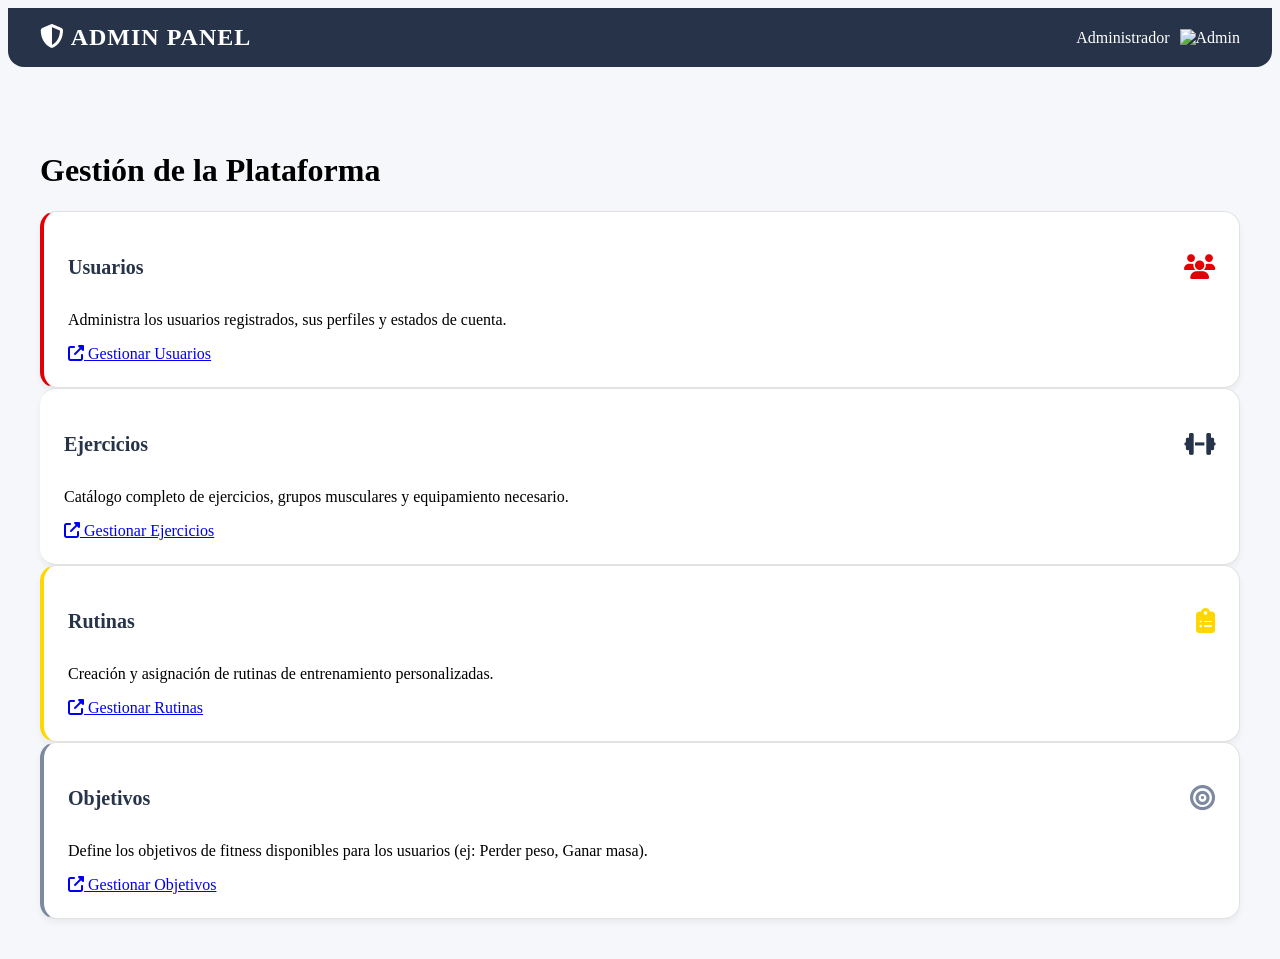
==== templates/admin/home.html @ 12b1b3c1 "Integración de cambios" ====
<!DOCTYPE html>
<html lang="es">
<head>
    <meta charset="UTF-8">
    <meta name="viewport" content="width=device-width, initial-scale=1.0">
    <title>Admin Dashboard - FitPlanner</title>
    <link rel="stylesheet" href="https://cdn.jsdelivr.net/npm/bulma@0.9.4/css/bulma.min.css">
    <link rel="stylesheet" href="https://cdnjs.cloudflare.com/ajax/libs/font-awesome/6.4.0/css/all.min.css">
    <link rel="stylesheet" href="../../static/css/main.css">
    <link rel="stylesheet" href="../../static/css/dashboard.css">
</head>
<body>

    <!-- Navbar Admin -->
    <nav class="dashboard-nav" style="background-color: var(--dark-blue);">
        <div class="nav-brand">
            <i class="fas fa-shield-alt"></i> ADMIN PANEL
        </div>
        <div class="nav-user">
            <span>Administrador</span>
            <div class="image is-32x32">
                <img class="is-rounded" src="https://ui-avatars.com/api/?name=Admin&background=273348&color=fff" alt="Admin">
            </div>
        </div>
    </nav>

    <div class="dashboard-container">
        <h1 class="title is-3 has-text-dark mb-6">Gestión de la Plataforma</h1>

        <div class="columns is-multiline">
            
            <!-- CRUD Usuarios -->
            <div class="column is-6-desktop is-12-tablet">
                <div class="bento-card" style="border-left: 4px solid var(--primary-red);">
                    <h3 class="bento-title">
                        Usuarios
                        <i class="fas fa-users fa-lg" style="color: var(--primary-red);"></i>
                    </h3>
                    <p class="content is-small has-text-grey">
                        Administra los usuarios registrados, sus perfiles y estados de cuenta.
                    </p>
                    <div class="buttons is-right mt-auto">
                        <a href="/admin/usuarios" target="_blank" class="button is-small is-link is-light">
                            <span class="icon"><i class="fas fa-external-link-alt"></i></span>
                            <span>Gestionar Usuarios</span>
                        </a>
                    </div>
                </div>
            </div>

            <!-- CRUD Ejercicios -->
            <div class="column is-6-desktop is-12-tablet">
                <div class="bento-card" style="border-left: 4px solid var(--primary-green);">
                    <h3 class="bento-title">
                        Ejercicios
                        <i class="fas fa-dumbbell fa-lg" style="color: var(--primary-green);"></i>
                    </h3>
                    <p class="content is-small has-text-grey">
                        Catálogo completo de ejercicios, grupos musculares y equipamiento necesario.
                    </p>
                    <div class="buttons is-right mt-auto">
                        <a href="/admin/ejercicios" target="_blank" class="button is-small is-link is-light">
                            <span class="icon"><i class="fas fa-external-link-alt"></i></span>
                            <span>Gestionar Ejercicios</span>
                        </a>
                    </div>
                </div>
            </div>

            <!-- CRUD Rutinas -->
            <div class="column is-6-desktop is-12-tablet">
                <div class="bento-card" style="border-left: 4px solid #FFD700;">
                    <h3 class="bento-title">
                        Rutinas
                        <i class="fas fa-clipboard-list fa-lg" style="color: #FFD700;"></i>
                    </h3>
                    <p class="content is-small has-text-grey">
                        Creación y asignación de rutinas de entrenamiento personalizadas.
                    </p>
                    <div class="buttons is-right mt-auto">
                        <a href="/admin/rutinas" target="_blank" class="button is-small is-link is-light">
                            <span class="icon"><i class="fas fa-external-link-alt"></i></span>
                            <span>Gestionar Rutinas</span>
                        </a>
                    </div>
                </div>
            </div>

            <!-- CRUD Objetivos -->
            <div class="column is-6-desktop is-12-tablet">
                <div class="bento-card" style="border-left: 4px solid var(--blue-gray);">
                    <h3 class="bento-title">
                        Objetivos
                        <i class="fas fa-bullseye fa-lg" style="color: var(--blue-gray);"></i>
                    </h3>
                    <p class="content is-small has-text-grey">
                        Define los objetivos de fitness disponibles para los usuarios (ej: Perder peso, Ganar masa).
                    </p>
                    <div class="buttons is-right mt-auto">
                        <a href="/admin/objetivos" target="_blank" class="button is-small is-link is-light">
                            <span class="icon"><i class="fas fa-external-link-alt"></i></span>
                            <span>Gestionar Objetivos</span>
                        </a>
                    </div>
                </div>
            </div>

        </div>
    </div>

</body>
</html>
---- static/css/main.css ----
/* FitPlanner - Estilos principales */
:root {
    --primary-red: #E30005;
    --white: #FFFFFF;
    --light-gray: #E2E2E2;
    --blue-gray: #7D89A1;
    --dark-blue: #273348;
}

/* Hero Section */
.hero-custom {
    background: linear-gradient(135deg, var(--dark-blue) 0%, var(--blue-gray) 100%);
    min-height: 100vh;
}

/* Botones personalizados */
.btn-primary-custom {
    background-color: var(--primary-red);
    border-color: var(--primary-red);
    color: var(--white);
    font-weight: 600;
    padding: 12px 30px;
    border-radius: 25px;
    transition: all 0.3s ease;
}

.btn-primary-custom:hover {
    background-color: #c20004;
    border-color: #c20004;
    transform: translateY(-2px);
    box-shadow: 0 4px 15px rgba(227, 0, 5, 0.3);
}

.btn-secondary-custom {
    background-color: transparent;
    border: 2px solid var(--white);
    color: var(--white);
    font-weight: 600;
    padding: 10px 28px;
    border-radius: 25px;
    transition: all 0.3s ease;
}

.btn-secondary-custom:hover {
    background-color: var(--white);
    color: var(--dark-blue);
    transform: translateY(-2px);
}

/* Tarjetas de características */
.feature-card {
    background-color: var(--white);
    border-radius: 15px;
    padding: 2rem;
    box-shadow: 0 5px 20px rgba(0, 0, 0, 0.1);
    transition: transform 0.3s ease;
    height: 100%;
}

.feature-card:hover {
    transform: translateY(-5px);
}

.feature-icon {
    color: var(--primary-red);
    font-size: 3rem;
    margin-bottom: 1rem;
}

/* Tipografía del hero */
.hero-title {
    font-size: 3.5rem;
    font-weight: 700;
    color: var(--white);
    text-shadow: 2px 2px 4px rgba(0, 0, 0, 0.3);
}

.hero-subtitle {
    font-size: 1.3rem;
    color: var(--light-gray);
    margin-bottom: 2rem;
}

/* Secciones */
.section-custom {
    background-color: var(--light-gray);
    padding: 4rem 0;
}

/* Navbar */
.navbar-custom {
    background-color: var(--white);
    box-shadow: 0 2px 10px rgba(0, 0, 0, 0.1);
}

.navbar-brand .title {
    color: var(--primary-red);
    font-weight: 700;
}

/* Responsive Design */
@media (max-width: 768px) {
    .hero-title {
        font-size: 2.5rem;
    }
    
    .hero-subtitle {
        font-size: 1.1rem;
    }
}
---- static/css/dashboard.css ----
/* Estilos para el Dashboard de Usuario (Bento Grid) */

:root {
    --card-bg: #ffffff;
    --card-border: #e2e2e2;
    --card-shadow: 0 4px 6px rgba(0, 0, 0, 0.05);
    --accent-blue: #273348;
    --accent-red: #E30005;
    --text-primary: #363636;
    --text-secondary: #7D89A1;
}

body {
    background-color: #f5f7fa;
    min-height: 100vh;
}

.dashboard-container {
    padding: 2rem;
    max-width: 1400px;
    margin: 0 auto;
}

/* Estilo de tarjeta base (Bento Box) */
.bento-card {
    background-color: var(--card-bg);
    border-radius: 16px;
    padding: 1.5rem;
    height: 100%;
    box-shadow: var(--card-shadow);
    border: 1px solid var(--card-border);
    transition: transform 0.2s ease, box-shadow 0.2s ease;
    display: flex;
    flex-direction: column;
}

.bento-card:hover {
    transform: translateY(-2px);
    box-shadow: 0 10px 15px rgba(0, 0, 0, 0.1);
}

.bento-title {
    font-size: 1.25rem;
    font-weight: 600;
    color: var(--accent-blue);
    margin-bottom: 1rem;
    display: flex;
    align-items: center;
    justify-content: space-between;
}

/* Caja 1: Perfil */
.profile-card {
    border-left: 4px solid var(--accent-blue);
}

.profile-stats {
    margin-top: 1rem;
}

.stat-item {
    display: flex;
    justify-content: space-between;
    margin-bottom: 0.5rem;
    color: var(--text-secondary);
}

.stat-value {
    font-weight: 600;
    color: var(--text-primary);
}

.calendar-btn {
    margin-top: auto;
    background-color: var(--accent-blue);
    color: white;
    border-radius: 12px;
    padding: 0.75rem;
    text-align: center;
    cursor: pointer;
    transition: background-color 0.2s;
}

.calendar-btn:hover {
    background-color: #1a2230;
}

/* Caja 2: Progreso */
.progress-card {
    border-top: 4px solid var(--accent-red);
}

.progress-placeholder {
    flex-grow: 1;
    display: flex;
    align-items: center;
    justify-content: center;
    background-color: #f8f9fa;
    border-radius: 12px;
    color: var(--text-secondary);
}

/* Caja 3: Recomendaciones */
.recommendations-card {
    border-right: 4px solid var(--accent-blue);
}

/* Caja 4: Rutina (Grande) */
.routine-card {
    min-height: 300px;
    border-bottom: 4px solid var(--accent-red);
}

/* Navbar específica del dashboard */
.dashboard-nav {
    background-color: var(--accent-blue);
    padding: 1rem 2rem;
    margin-bottom: 2rem;
    border-radius: 0 0 16px 16px;
    color: white;
    display: flex;
    justify-content: space-between;
    align-items: center;
}

.nav-brand {
    font-size: 1.5rem;
    font-weight: 700;
    letter-spacing: 1px;
}

.nav-user {
    display: flex;
    align-items: center;
    gap: 10px;
}
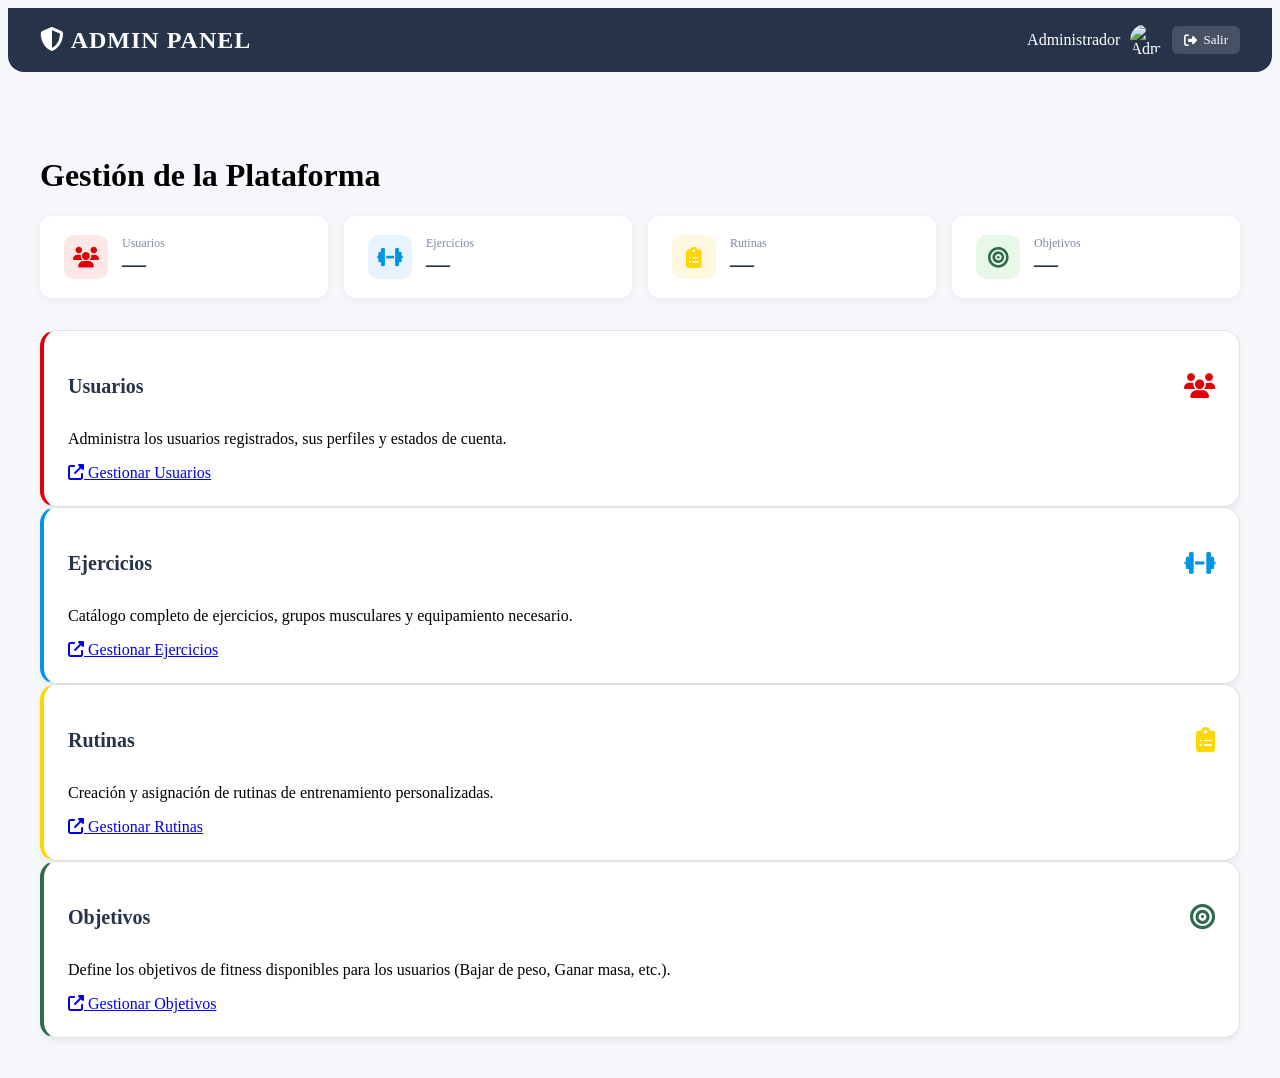
==== commit 0276a9f9: "fix: sesión localStorage, páginas objetivos y config, router objetivos, dashboard completo" ====
--- a/templates/admin/home.html
+++ b/templates/admin/home.html
@@ -6,8 +6,36 @@
     <title>Admin Dashboard - FitPlanner</title>
     <link rel="stylesheet" href="https://cdn.jsdelivr.net/npm/bulma@0.9.4/css/bulma.min.css">
     <link rel="stylesheet" href="https://cdnjs.cloudflare.com/ajax/libs/font-awesome/6.4.0/css/all.min.css">
-    <link rel="stylesheet" href="../../static/css/main.css">
-    <link rel="stylesheet" href="../../static/css/dashboard.css">
+    <link rel="stylesheet" href="/static/css/main.css">
+    <link rel="stylesheet" href="/static/css/dashboard.css">
+    <style>
+        .admin-stat-bar {
+            display: grid;
+            grid-template-columns: repeat(4, 1fr);
+            gap: 1rem;
+            margin-bottom: 2rem;
+        }
+        .stat-mini {
+            background: white;
+            border-radius: 12px;
+            padding: 1.2rem 1.5rem;
+            display: flex;
+            align-items: center;
+            gap: 14px;
+            box-shadow: 0 2px 8px rgba(0,0,0,0.06);
+        }
+        .stat-mini-icon {
+            width: 44px; height: 44px;
+            border-radius: 10px;
+            display: flex; align-items: center; justify-content: center;
+            font-size: 1.3rem;
+        }
+        .stat-mini-info span { display: block; font-size: 12px; color: #7D89A1; }
+        .stat-mini-info b { font-size: 1.5rem; color: #273348; }
+        @media (max-width: 768px) {
+            .admin-stat-bar { grid-template-columns: 1fr 1fr; }
+        }
+    </style>
 </head>
 <body>
 
@@ -16,19 +44,43 @@
         <div class="nav-brand">
             <i class="fas fa-shield-alt"></i> ADMIN PANEL
         </div>
-        <div class="nav-user">
+        <div class="nav-user" style="display:flex;align-items:center;gap:10px;">
             <span>Administrador</span>
-            <div class="image is-32x32">
-                <img class="is-rounded" src="https://ui-avatars.com/api/?name=Admin&background=273348&color=fff" alt="Admin">
-            </div>
+            <img class="is-rounded"
+                 src="https://ui-avatars.com/api/?name=Admin&background=273348&color=fff"
+                 alt="Admin" style="width:32px;height:32px;border-radius:50%;">
+            <a href="/login" onclick="localStorage.clear();"
+               style="background:rgba(255,255,255,0.15);border:none;color:white;padding:6px 12px;border-radius:6px;font-size:13px;text-decoration:none;display:inline-flex;align-items:center;gap:6px;">
+                <i class="fas fa-sign-out-alt"></i> Salir
+            </a>
         </div>
     </nav>
 
     <div class="dashboard-container">
-        <h1 class="title is-3 has-text-dark mb-6">Gestión de la Plataforma</h1>
+        <h1 class="title is-3 has-text-dark mb-4">Gestión de la Plataforma</h1>
+
+        <!-- Stats rápidas -->
+        <div class="admin-stat-bar" id="admin-stats">
+            <div class="stat-mini">
+                <div class="stat-mini-icon" style="background:#fde8e8;"><i class="fas fa-users" style="color:#E30005;"></i></div>
+                <div class="stat-mini-info"><span>Usuarios</span><b id="cnt-usuarios">—</b></div>
+            </div>
+            <div class="stat-mini">
+                <div class="stat-mini-icon" style="background:#e8f4fd;"><i class="fas fa-dumbbell" style="color:#0095e0;"></i></div>
+                <div class="stat-mini-info"><span>Ejercicios</span><b id="cnt-ejercicios">—</b></div>
+            </div>
+            <div class="stat-mini">
+                <div class="stat-mini-icon" style="background:#fff8e1;"><i class="fas fa-clipboard-list" style="color:#FFD700;"></i></div>
+                <div class="stat-mini-info"><span>Rutinas</span><b id="cnt-rutinas">—</b></div>
+            </div>
+            <div class="stat-mini">
+                <div class="stat-mini-icon" style="background:#e8f8e8;"><i class="fas fa-bullseye" style="color:#2d6a4f;"></i></div>
+                <div class="stat-mini-info"><span>Objetivos</span><b id="cnt-objetivos">—</b></div>
+            </div>
+        </div>
 
         <div class="columns is-multiline">
-            
+
             <!-- CRUD Usuarios -->
             <div class="column is-6-desktop is-12-tablet">
                 <div class="bento-card" style="border-left: 4px solid var(--primary-red);">
@@ -40,7 +92,7 @@
                         Administra los usuarios registrados, sus perfiles y estados de cuenta.
                     </p>
                     <div class="buttons is-right mt-auto">
-                        <a href="/admin/usuarios" target="_blank" class="button is-small is-link is-light">
+                        <a href="/admin/usuarios" class="button is-small is-link is-light">
                             <span class="icon"><i class="fas fa-external-link-alt"></i></span>
                             <span>Gestionar Usuarios</span>
                         </a>
@@ -50,16 +102,16 @@
 
             <!-- CRUD Ejercicios -->
             <div class="column is-6-desktop is-12-tablet">
-                <div class="bento-card" style="border-left: 4px solid var(--primary-green);">
+                <div class="bento-card" style="border-left: 4px solid #0095e0;">
                     <h3 class="bento-title">
                         Ejercicios
-                        <i class="fas fa-dumbbell fa-lg" style="color: var(--primary-green);"></i>
+                        <i class="fas fa-dumbbell fa-lg" style="color: #0095e0;"></i>
                     </h3>
                     <p class="content is-small has-text-grey">
                         Catálogo completo de ejercicios, grupos musculares y equipamiento necesario.
                     </p>
                     <div class="buttons is-right mt-auto">
-                        <a href="/admin/ejercicios" target="_blank" class="button is-small is-link is-light">
+                        <a href="/admin/ejercicios" class="button is-small is-link is-light">
                             <span class="icon"><i class="fas fa-external-link-alt"></i></span>
                             <span>Gestionar Ejercicios</span>
                         </a>
@@ -78,7 +130,7 @@
                         Creación y asignación de rutinas de entrenamiento personalizadas.
                     </p>
                     <div class="buttons is-right mt-auto">
-                        <a href="/admin/rutinas" target="_blank" class="button is-small is-link is-light">
+                        <a href="/admin/rutinas" class="button is-small is-link is-light">
                             <span class="icon"><i class="fas fa-external-link-alt"></i></span>
                             <span>Gestionar Rutinas</span>
                         </a>
@@ -88,16 +140,16 @@
 
             <!-- CRUD Objetivos -->
             <div class="column is-6-desktop is-12-tablet">
-                <div class="bento-card" style="border-left: 4px solid var(--blue-gray);">
+                <div class="bento-card" style="border-left: 4px solid #2d6a4f;">
                     <h3 class="bento-title">
                         Objetivos
-                        <i class="fas fa-bullseye fa-lg" style="color: var(--blue-gray);"></i>
+                        <i class="fas fa-bullseye fa-lg" style="color: #2d6a4f;"></i>
                     </h3>
                     <p class="content is-small has-text-grey">
-                        Define los objetivos de fitness disponibles para los usuarios (ej: Perder peso, Ganar masa).
+                        Define los objetivos de fitness disponibles para los usuarios (Bajar de peso, Ganar masa, etc.).
                     </p>
                     <div class="buttons is-right mt-auto">
-                        <a href="/admin/objetivos" target="_blank" class="button is-small is-link is-light">
+                        <a href="/admin/objetivos" class="button is-small is-link is-light">
                             <span class="icon"><i class="fas fa-external-link-alt"></i></span>
                             <span>Gestionar Objetivos</span>
                         </a>
@@ -108,5 +160,28 @@
         </div>
     </div>
 
+<script>
+// Cargar conteos reales
+async function cargarStats() {
+    try {
+        const [us, ej, rt, obj] = await Promise.allSettled([
+            fetch('/usuarios/').then(r => r.json()),
+            fetch('/ejercicios/').then(r => r.json()),
+            fetch('/rutinas/').then(r => r.json()),
+            fetch('/objetivos/').then(r => r.json()),
+        ]);
+        document.getElementById('cnt-usuarios').textContent  =
+            us.status  === 'fulfilled' ? (Array.isArray(us.value)  ? us.value.length  : '—') : '—';
+        document.getElementById('cnt-ejercicios').textContent =
+            ej.status  === 'fulfilled' ? (Array.isArray(ej.value)  ? ej.value.length  : '—') : '—';
+        document.getElementById('cnt-rutinas').textContent   =
+            rt.status  === 'fulfilled' ? (rt.value.rutinas ? rt.value.rutinas.length : '—') : '—';
+        document.getElementById('cnt-objetivos').textContent =
+            obj.status === 'fulfilled' ? (Array.isArray(obj.value) ? obj.value.length : '—') : '—';
+    } catch (_) {}
+}
+
+document.addEventListener('DOMContentLoaded', cargarStats);
+</script>
 </body>
 </html>
